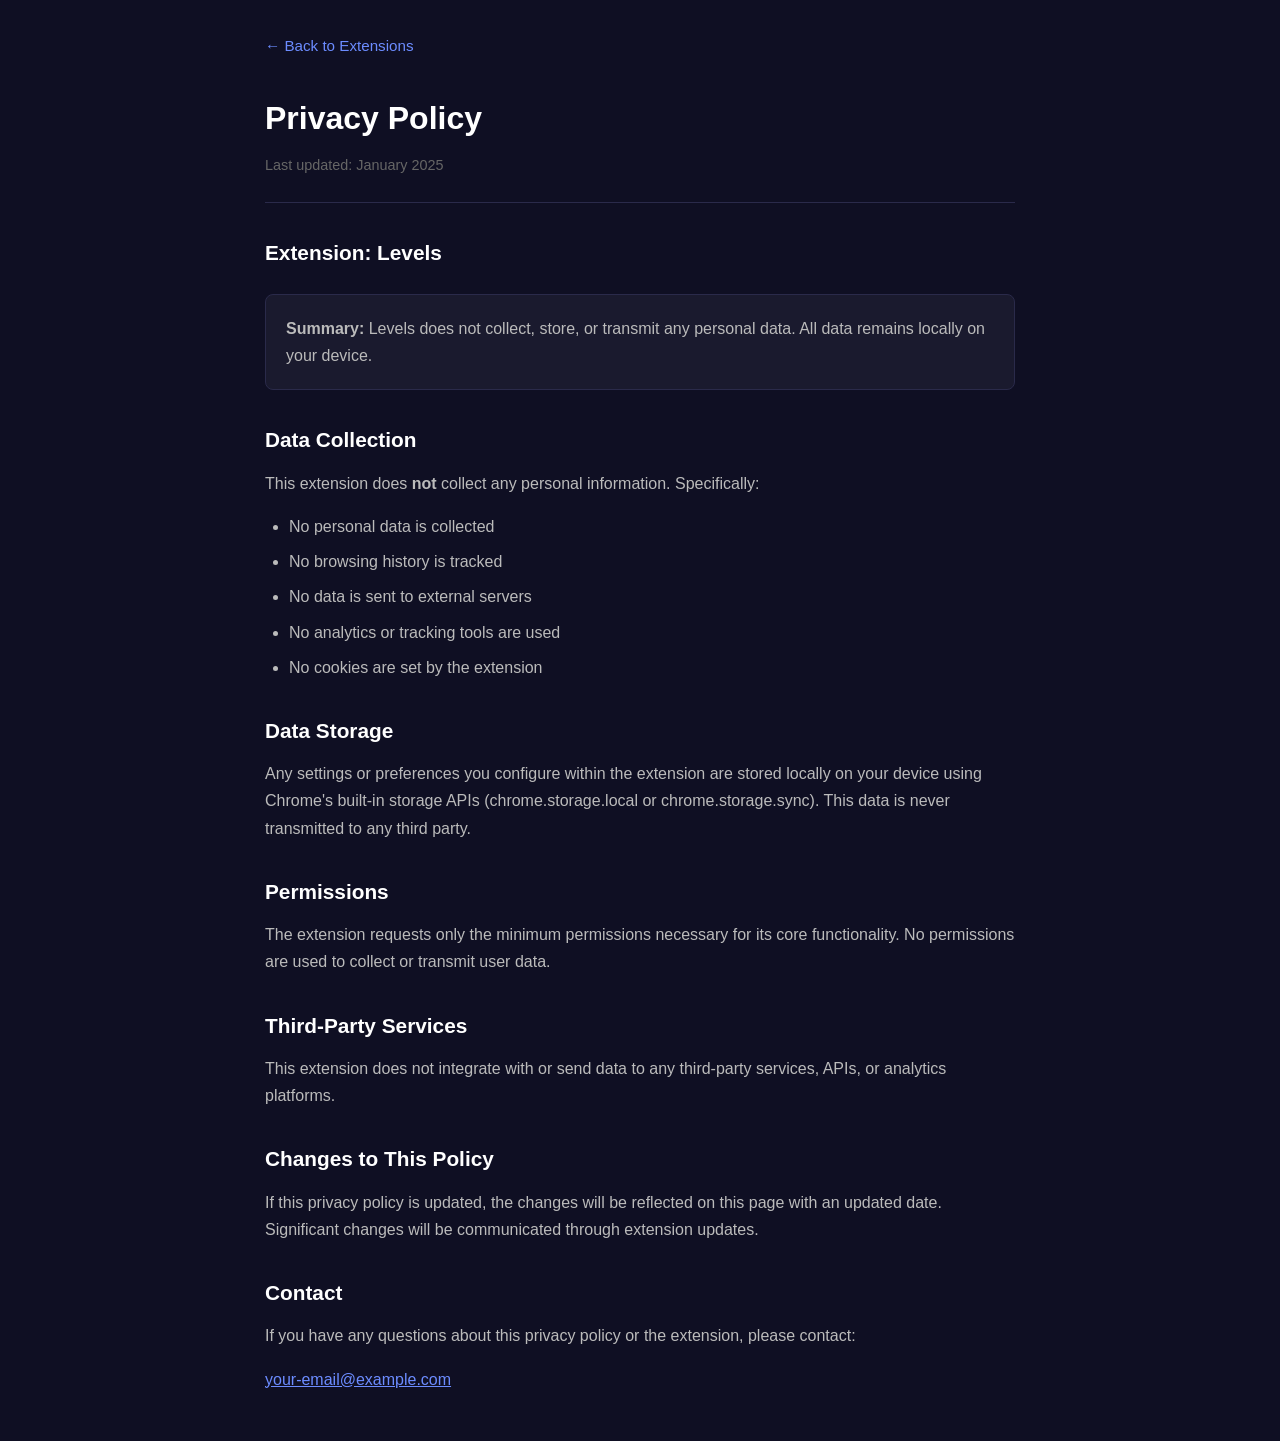
==== privacy/levels.html @ 9ecaeb31 "Initial commit" ====
<!DOCTYPE html>
<html lang="en">
<head>
    <meta charset="UTF-8">
    <meta name="viewport" content="width=device-width, initial-scale=1.0">
    <title>Privacy Policy - Levels</title>
    <style>
        * {
            margin: 0;
            padding: 0;
            box-sizing: border-box;
        }

        body {
            font-family: -apple-system, BlinkMacSystemFont, 'Segoe UI', Roboto, Oxygen, sans-serif;
            background: #0f0f23;
            color: #e0e0e0;
            min-height: 100vh;
            padding: 2rem;
            line-height: 1.7;
        }

        .container {
            max-width: 750px;
            margin: 0 auto;
        }

        .back-link {
            display: inline-block;
            color: #6c8cff;
            text-decoration: none;
            margin-bottom: 2rem;
            font-size: 0.95rem;
        }

        .back-link:hover {
            text-decoration: underline;
        }

        h1 {
            font-size: 2rem;
            color: #ffffff;
            margin-bottom: 0.5rem;
        }

        .last-updated {
            color: #666;
            font-size: 0.9rem;
            margin-bottom: 2rem;
            padding-bottom: 1.5rem;
            border-bottom: 1px solid #2a2a4a;
        }

        h2 {
            font-size: 1.3rem;
            color: #ffffff;
            margin-top: 2rem;
            margin-bottom: 0.75rem;
        }

        p {
            color: #bbb;
            margin-bottom: 1rem;
        }

        ul {
            color: #bbb;
            margin-left: 1.5rem;
            margin-bottom: 1rem;
        }

        li {
            margin-bottom: 0.5rem;
        }

        .highlight-box {
            background: #1a1a2e;
            border: 1px solid #2a2a4a;
            border-radius: 8px;
            padding: 1.25rem;
            margin: 1.5rem 0;
        }

        .highlight-box p {
            margin-bottom: 0;
        }

        a {
            color: #6c8cff;
        }
    </style>
</head>
<body>
    <div class="container">
        <a href="/" class="back-link">← Back to Extensions</a>

        <h1>Privacy Policy</h1>
        <p class="last-updated">Last updated: January 2025</p>

        <h2>Extension: Levels</h2>

        <div class="highlight-box">
            <p><strong>Summary:</strong> Levels does not collect, store, or transmit any personal data. All data remains locally on your device.</p>
        </div>

        <h2>Data Collection</h2>
        <p>This extension does <strong>not</strong> collect any personal information. Specifically:</p>
        <ul>
            <li>No personal data is collected</li>
            <li>No browsing history is tracked</li>
            <li>No data is sent to external servers</li>
            <li>No analytics or tracking tools are used</li>
            <li>No cookies are set by the extension</li>
        </ul>

        <h2>Data Storage</h2>
        <p>Any settings or preferences you configure within the extension are stored locally on your device using Chrome's built-in storage APIs (chrome.storage.local or chrome.storage.sync). This data is never transmitted to any third party.</p>

        <h2>Permissions</h2>
        <p>The extension requests only the minimum permissions necessary for its core functionality. No permissions are used to collect or transmit user data.</p>

        <h2>Third-Party Services</h2>
        <p>This extension does not integrate with or send data to any third-party services, APIs, or analytics platforms.</p>

        <h2>Changes to This Policy</h2>
        <p>If this privacy policy is updated, the changes will be reflected on this page with an updated date. Significant changes will be communicated through extension updates.</p>

        <h2>Contact</h2>
        <p>If you have any questions about this privacy policy or the extension, please contact:</p>
        <p><a href="mailto:your-email@example.com">your-email@example.com</a></p>
    </div>
</body>
</html>
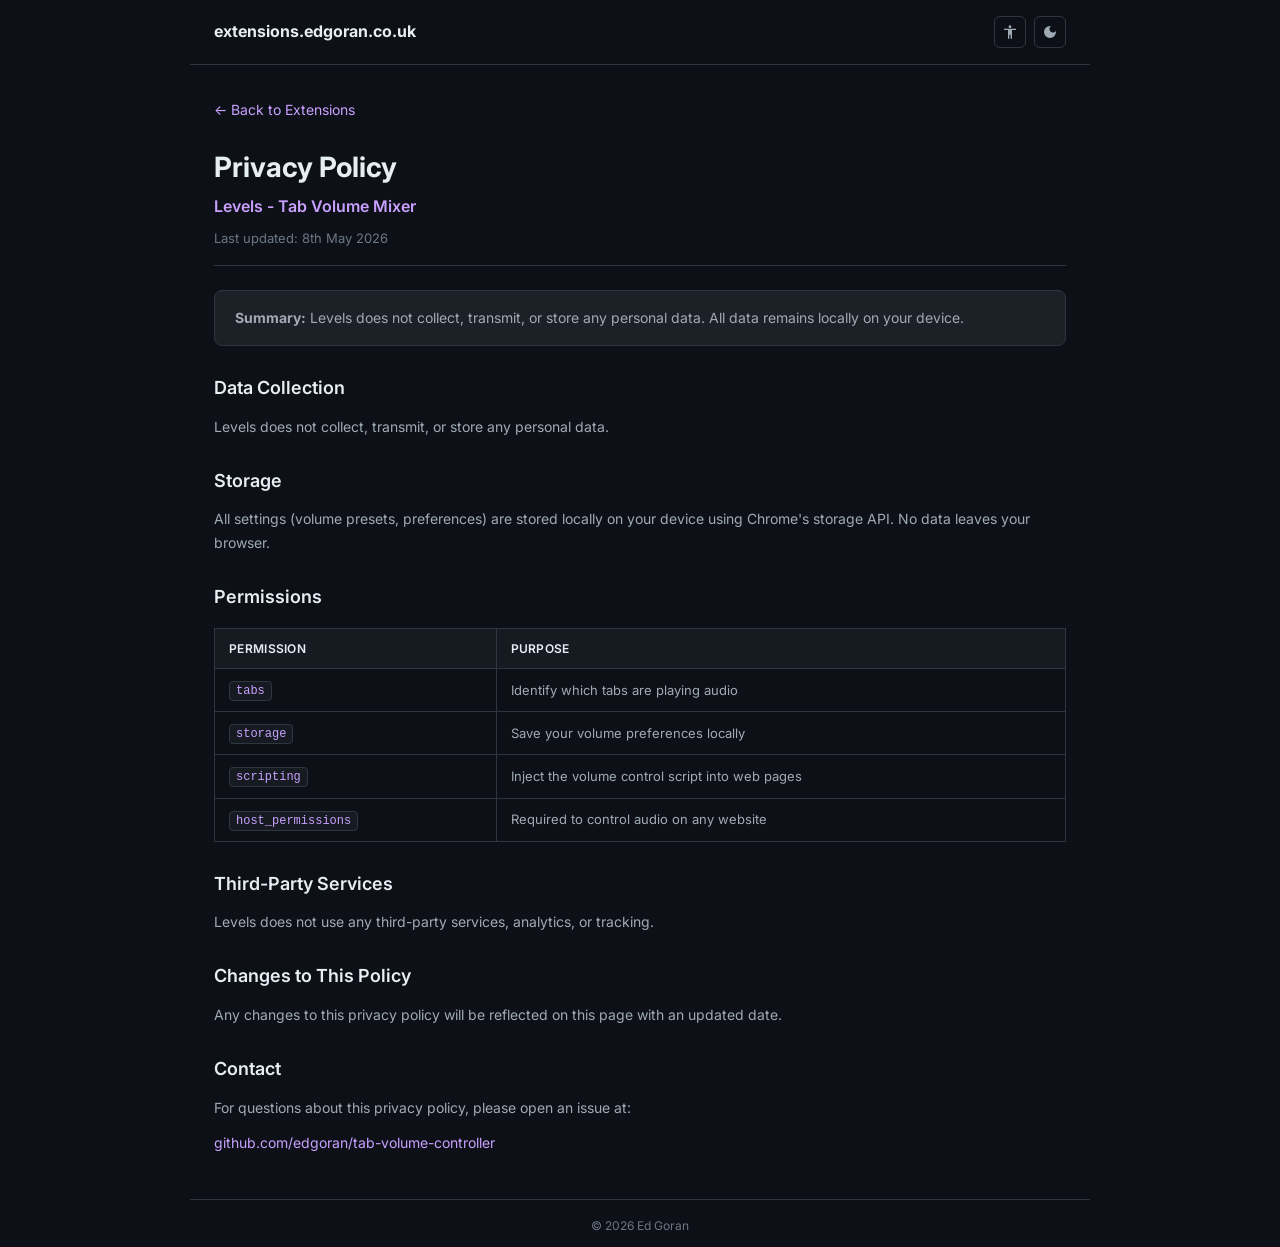
==== commit b93d84d6: "Update content and add theme" ====
--- a/privacy/levels.html
+++ b/privacy/levels.html
@@ -1,133 +1,102 @@
 <!DOCTYPE html>
-<html lang="en">
+<html lang="en" data-theme="dark">
 <head>
     <meta charset="UTF-8">
     <meta name="viewport" content="width=device-width, initial-scale=1.0">
-    <title>Privacy Policy - Levels</title>
-    <style>
-        * {
-            margin: 0;
-            padding: 0;
-            box-sizing: border-box;
-        }
-
-        body {
-            font-family: -apple-system, BlinkMacSystemFont, 'Segoe UI', Roboto, Oxygen, sans-serif;
-            background: #0f0f23;
-            color: #e0e0e0;
-            min-height: 100vh;
-            padding: 2rem;
-            line-height: 1.7;
-        }
-
-        .container {
-            max-width: 750px;
-            margin: 0 auto;
-        }
-
-        .back-link {
-            display: inline-block;
-            color: #6c8cff;
-            text-decoration: none;
-            margin-bottom: 2rem;
-            font-size: 0.95rem;
-        }
-
-        .back-link:hover {
-            text-decoration: underline;
-        }
-
-        h1 {
-            font-size: 2rem;
-            color: #ffffff;
-            margin-bottom: 0.5rem;
-        }
-
-        .last-updated {
-            color: #666;
-            font-size: 0.9rem;
-            margin-bottom: 2rem;
-            padding-bottom: 1.5rem;
-            border-bottom: 1px solid #2a2a4a;
-        }
-
-        h2 {
-            font-size: 1.3rem;
-            color: #ffffff;
-            margin-top: 2rem;
-            margin-bottom: 0.75rem;
-        }
-
-        p {
-            color: #bbb;
-            margin-bottom: 1rem;
-        }
-
-        ul {
-            color: #bbb;
-            margin-left: 1.5rem;
-            margin-bottom: 1rem;
-        }
-
-        li {
-            margin-bottom: 0.5rem;
-        }
-
-        .highlight-box {
-            background: #1a1a2e;
-            border: 1px solid #2a2a4a;
-            border-radius: 8px;
-            padding: 1.25rem;
-            margin: 1.5rem 0;
-        }
-
-        .highlight-box p {
-            margin-bottom: 0;
-        }
-
-        a {
-            color: #6c8cff;
-        }
-    </style>
+    <title>Levels - Privacy Policy | Ed Goran Extensions</title>
+    <link rel="preconnect" href="https://fonts.googleapis.com">
+    <link rel="preconnect" href="https://fonts.gstatic.com" crossorigin>
+    <link href="https://fonts.googleapis.com/css2?family=Inter:wght@400;500;600;700&display=swap" rel="stylesheet">
+    <link rel="stylesheet" href="../styles.css">
 </head>
 <body>
-    <div class="container">
-        <a href="/" class="back-link">← Back to Extensions</a>
+    <div class="app">
+        <header class="header">
+            <div class="header-top">
+                <a href="/" class="logo">extensions.edgoran.co.uk</a>
+                <div class="header-right">
+                    <button class="a11y-toggle" id="a11yToggle" aria-label="Toggle accessibility mode">
+                        <svg class="a11y-icon" viewBox="0 0 24 24" xmlns="http://www.w3.org/2000/svg">
+                            <path d="M12 2C13.1 2 14 2.9 14 4C14 5.1 13.1 6 12 6C10.9 6 10 5.1 10 4C10 2.9 10.9 2 12 2ZM21 9H15V22H13V16H11V22H9V9H3V7H21V9Z"/>
+                        </svg>
+                    </button>
+                    <button class="theme-toggle" id="themeToggle" aria-label="Toggle theme">
+                        <svg class="theme-icon moon" viewBox="0 0 24 24" xmlns="http://www.w3.org/2000/svg">
+                            <path d="M12 3a9 9 0 1 0 9 9c0-.46-.04-.92-.1-1.36a5.389 5.389 0 0 1-4.4 2.26 5.403 5.403 0 0 1-3.14-9.8c-.44-.06-.9-.1-1.36-.1z"/>
+                        </svg>
+                        <svg class="theme-icon sun" viewBox="0 0 24 24" xmlns="http://www.w3.org/2000/svg">
+                            <path d="M12 7c-2.76 0-5 2.24-5 5s2.24 5 5 5 5-2.24 5-5-2.24-5-5-5zM2 13h2c.55 0 1-.45 1-1s-.45-1-1-1H2c-.55 0-1 .45-1 1s.45 1 1 1zm18 0h2c.55 0 1-.45 1-1s-.45-1-1-1h-2c-.55 0-1 .45-1 1s.45 1 1 1zM11 2v2c0 .55.45 1 1 1s1-.45 1-1V2c0-.55-.45-1-1-1s-1 .45-1 1zm0 18v2c0 .55.45 1 1 1s1-.45 1-1v-2c0-.55-.45-1-1-1s-1 .45-1 1zM5.99 4.58a.996.996 0 0 0-1.41 0 .996.996 0 0 0 0 1.41l1.06 1.06c.39.39 1.03.39 1.41 0s.39-1.03 0-1.41L5.99 4.58zm12.37 12.37a.996.996 0 0 0-1.41 0 .996.996 0 0 0 0 1.41l1.06 1.06c.39.39 1.03.39 1.41 0a.996.996 0 0 0 0-1.41l-1.06-1.06zm1.06-10.96a.996.996 0 0 0 0-1.41.996.996 0 0 0-1.41 0l-1.06 1.06c-.39.39-.39 1.03 0 1.41s1.03.39 1.41 0l1.06-1.06zM7.05 18.36a.996.996 0 0 0 0-1.41.996.996 0 0 0-1.41 0l-1.06 1.06c-.39.39-.39 1.03 0 1.41s1.03.39 1.41 0l1.06-1.06z"/>
+                        </svg>
+                    </button>
+                </div>
+            </div>
+        </header>
 
-        <h1>Privacy Policy</h1>
-        <p class="last-updated">Last updated: January 2025</p>
+        <main class="main">
+            <a href="/" class="back-link">← Back to Extensions</a>
 
-        <h2>Extension: Levels</h2>
+            <h1 class="privacy-title">Privacy Policy</h1>
+            <p class="privacy-extension-name">Levels - Tab Volume Mixer</p>
+            <p class="last-updated">Last updated: 8th May 2026</p>
 
-        <div class="highlight-box">
-            <p><strong>Summary:</strong> Levels does not collect, store, or transmit any personal data. All data remains locally on your device.</p>
-        </div>
+            <div class="highlight-box">
+                <p><strong>Summary:</strong> Levels does not collect, transmit, or store any personal data. All data remains locally on your device.</p>
+            </div>
 
-        <h2>Data Collection</h2>
-        <p>This extension does <strong>not</strong> collect any personal information. Specifically:</p>
-        <ul>
-            <li>No personal data is collected</li>
-            <li>No browsing history is tracked</li>
-            <li>No data is sent to external servers</li>
-            <li>No analytics or tracking tools are used</li>
-            <li>No cookies are set by the extension</li>
-        </ul>
+            <div class="privacy-content">
+                <h2>Data Collection</h2>
+                <p>Levels does not collect, transmit, or store any personal data.</p>
 
-        <h2>Data Storage</h2>
-        <p>Any settings or preferences you configure within the extension are stored locally on your device using Chrome's built-in storage APIs (chrome.storage.local or chrome.storage.sync). This data is never transmitted to any third party.</p>
+                <h2>Storage</h2>
+                <p>All settings (volume presets, preferences) are stored locally on your device using Chrome's storage API. No data leaves your browser.</p>
 
-        <h2>Permissions</h2>
-        <p>The extension requests only the minimum permissions necessary for its core functionality. No permissions are used to collect or transmit user data.</p>
+                <h2>Permissions</h2>
+                <div class="permissions-table">
+                    <table>
+                        <thead>
+                            <tr>
+                                <th>Permission</th>
+                                <th>Purpose</th>
+                            </tr>
+                        </thead>
+                        <tbody>
+                            <tr>
+                                <td><code>tabs</code></td>
+                                <td>Identify which tabs are playing audio</td>
+                            </tr>
+                            <tr>
+                                <td><code>storage</code></td>
+                                <td>Save your volume preferences locally</td>
+                            </tr>
+                            <tr>
+                                <td><code>scripting</code></td>
+                                <td>Inject the volume control script into web pages</td>
+                            </tr>
+                            <tr>
+                                <td><code>host_permissions</code></td>
+                                <td>Required to control audio on any website</td>
+                            </tr>
+                        </tbody>
+                    </table>
+                </div>
 
-        <h2>Third-Party Services</h2>
-        <p>This extension does not integrate with or send data to any third-party services, APIs, or analytics platforms.</p>
+                <h2>Third-Party Services</h2>
+                <p>Levels does not use any third-party services, analytics, or tracking.</p>
 
-        <h2>Changes to This Policy</h2>
-        <p>If this privacy policy is updated, the changes will be reflected on this page with an updated date. Significant changes will be communicated through extension updates.</p>
+                <h2>Changes to This Policy</h2>
+                <p>Any changes to this privacy policy will be reflected on this page with an updated date.</p>
 
-        <h2>Contact</h2>
-        <p>If you have any questions about this privacy policy or the extension, please contact:</p>
-        <p><a href="mailto:your-email@example.com">your-email@example.com</a></p>
+                <h2>Contact</h2>
+                <p>For questions about this privacy policy, please open an issue at:</p>
+                <p><a href="https://github.com/edgoran/tab-volume-controller" target="_blank">github.com/edgoran/tab-volume-controller</a></p>
+            </div>
+        </main>
+
+        <footer class="footer">
+            <p>&copy; <span id="year"></span> Ed Goran</p>
+        </footer>
     </div>
+
+    <script src="../theme.js"></script>
 </body>
 </html>
--- a/styles.css
+++ b/styles.css
@@ -0,0 +1,603 @@
+/* Reset & base */
+* {
+    margin: 0;
+    padding: 0;
+    box-sizing: border-box;
+}
+
+/* Dark theme (default) */
+:root,
+[data-theme="dark"] {
+    --bg-primary: #0d1117;
+    --bg-secondary: #161b22;
+    --bg-card: #1c2128;
+    --bg-card-hover: #21262d;
+    --text-primary: #e6edf3;
+    --text-secondary: #a0aab5;
+    --text-muted: #6b7685;
+    --accent: #9b72cf;
+    --accent-light: #c9a0ff;
+    --accent-green: #3fb950;
+    --accent-green-muted: #2ea04370;
+    --border: #30363d;
+    --hover-bg: #21262d;
+}
+
+/* Light theme */
+[data-theme="light"] {
+    --bg-primary: #ffffff;
+    --bg-secondary: #f6f8fa;
+    --bg-card: #ffffff;
+    --bg-card-hover: #f6f8fa;
+    --text-primary: #1f2328;
+    --text-secondary: #656d76;
+    --text-muted: #8b949e;
+    --accent: #7c3aed;
+    --accent-light: #6d28d9;
+    --accent-green: #1a7f37;
+    --accent-green-muted: #1a7f3720;
+    --border: #d0d7de;
+    --hover-bg: #f3f4f6;
+}
+
+/* WCAG accessible - light */
+[data-a11y="true"],
+[data-a11y="true"][data-theme="light"] {
+    --bg-primary: #ffffff;
+    --bg-secondary: #f5f5f5;
+    --bg-card: #ffffff;
+    --bg-card-hover: #f0f0f0;
+    --text-primary: #000000;
+    --text-secondary: #333333;
+    --text-muted: #555555;
+    --accent: #0000cc;
+    --accent-light: #0000cc;
+    --accent-green: #006600;
+    --accent-green-muted: #00660020;
+    --border: #666666;
+    --hover-bg: #e8e8e8;
+}
+
+/* WCAG accessible - dark */
+[data-a11y="true"][data-theme="dark"] {
+    --bg-primary: #000000;
+    --bg-secondary: #0a0a0a;
+    --bg-card: #111111;
+    --bg-card-hover: #1a1a1a;
+    --text-primary: #ffffff;
+    --text-secondary: #e0e0e0;
+    --text-muted: #bbbbbb;
+    --accent: #6fa3ff;
+    --accent-light: #6fa3ff;
+    --accent-green: #5cff5c;
+    --accent-green-muted: #5cff5c20;
+    --border: #888888;
+    --hover-bg: #1a1a1a;
+}
+
+/* Base styles */
+body {
+    font-family: "Inter", -apple-system, BlinkMacSystemFont, "Segoe UI", Roboto, sans-serif;
+    background: var(--bg-primary);
+    color: var(--text-primary);
+    min-height: 100vh;
+    line-height: 1.6;
+}
+
+.app {
+    max-width: 900px;
+    margin: 0 auto;
+    min-height: 100vh;
+    display: flex;
+    flex-direction: column;
+}
+
+/* Header */
+.header {
+    position: sticky;
+    top: 0;
+    background: var(--bg-primary);
+    z-index: 100;
+    border-bottom: 1px solid var(--border);
+}
+
+.header-top {
+    display: flex;
+    align-items: center;
+    justify-content: space-between;
+    padding: 16px 24px;
+}
+
+.logo {
+    font-size: 16px;
+    font-weight: 700;
+    color: var(--text-primary);
+    text-decoration: none;
+    white-space: nowrap;
+}
+
+.header-right {
+    display: flex;
+    align-items: center;
+    gap: 8px;
+}
+
+/* Theme & A11y toggles */
+.theme-toggle,
+.a11y-toggle {
+    display: flex;
+    align-items: center;
+    justify-content: center;
+    width: 32px;
+    height: 32px;
+    background: none;
+    border: 1px solid var(--border);
+    border-radius: 6px;
+    cursor: pointer;
+    transition: background 0.15s ease, border-color 0.15s ease;
+}
+
+.theme-toggle:hover,
+.a11y-toggle:hover {
+    background: var(--hover-bg);
+    border-color: var(--accent);
+}
+
+.theme-icon,
+.a11y-icon {
+    width: 16px;
+    height: 16px;
+    fill: var(--text-secondary);
+    transition: fill 0.15s ease;
+}
+
+.theme-toggle:hover .theme-icon,
+.a11y-toggle:hover .a11y-icon {
+    fill: var(--text-primary);
+}
+
+.theme-icon.moon {
+    display: block;
+}
+
+.theme-icon.sun {
+    display: none;
+}
+
+[data-theme="light"] .theme-icon.moon {
+    display: none;
+}
+
+[data-theme="light"] .theme-icon.sun {
+    display: block;
+}
+
+.a11y-toggle.active {
+    border-color: var(--accent-green);
+    background: var(--accent-green-muted);
+}
+
+.a11y-toggle.active .a11y-icon {
+    fill: var(--accent-green);
+}
+
+/* Main */
+.main {
+    flex: 1;
+    padding: 32px 24px;
+}
+
+/* Page hero */
+.page-hero {
+    margin-bottom: 32px;
+}
+
+.page-title {
+    font-size: 32px;
+    font-weight: 700;
+    margin-bottom: 8px;
+}
+
+.gradient-text {
+    background: linear-gradient(135deg, var(--accent-light), var(--accent-green));
+    -webkit-background-clip: text;
+    -webkit-text-fill-color: transparent;
+    background-clip: text;
+}
+
+.page-subtitle {
+    font-size: 16px;
+    color: var(--text-secondary);
+}
+
+/* Light theme overrides */
+[data-theme="light"] .gradient-text {
+    background: linear-gradient(135deg, var(--accent), var(--accent-green));
+    -webkit-background-clip: text;
+    -webkit-text-fill-color: transparent;
+    background-clip: text;
+}
+
+[data-theme="light"] .extension-card {
+    box-shadow: 0 1px 3px rgba(0, 0, 0, 0.08);
+}
+
+/* WCAG overrides */
+[data-a11y="true"] body {
+    font-size: 16px;
+    line-height: 1.8;
+}
+
+[data-a11y="true"] .gradient-text {
+    background: none;
+    -webkit-background-clip: unset;
+    -webkit-text-fill-color: var(--text-primary);
+    background-clip: unset;
+}
+
+[data-a11y="true"] .extension-description {
+    font-size: 16px;
+    line-height: 1.8;
+}
+
+[data-a11y="true"] .extension-card {
+    border-width: 2px;
+}
+
+[data-a11y="true"] .extension-name {
+    font-size: 18px;
+}
+
+[data-a11y="true"] .extension-link {
+    text-decoration: underline;
+    font-size: 15px;
+}
+
+[data-a11y="true"] *:focus-visible {
+    outline: 3px solid var(--accent);
+    outline-offset: 2px;
+}
+
+[data-a11y="true"] a {
+    text-decoration: underline;
+}
+
+[data-a11y="true"] .logo {
+    text-decoration: none;
+}
+
+/* Extensions grid */
+.extensions-grid {
+    display: flex;
+    flex-direction: column;
+    gap: 16px;
+}
+
+.extension-card {
+    padding: 24px;
+    background: var(--bg-card);
+    border-radius: 12px;
+    border: 1px solid var(--border);
+    transition: border-color 0.15s ease, transform 0.15s ease;
+}
+
+.extension-card:hover {
+    border-color: var(--accent);
+    transform: translateY(-2px);
+}
+
+.extension-header {
+    display: flex;
+    align-items: center;
+    gap: 12px;
+    margin-bottom: 12px;
+}
+
+.extension-icon {
+    font-size: 28px;
+}
+
+.extension-name {
+    font-size: 18px;
+    font-weight: 600;
+    color: var(--text-primary);
+}
+
+.status-badge {
+    display: inline-block;
+    font-size: 11px;
+    padding: 2px 8px;
+    border-radius: 12px;
+    font-weight: 600;
+    text-transform: uppercase;
+    letter-spacing: 0.3px;
+    margin-top: 2px;
+}
+
+.status-published {
+    background: var(--accent-green-muted);
+    color: var(--accent-green);
+    border: 1px solid var(--accent-green);
+}
+
+.status-development {
+    background: rgba(250, 204, 21, 0.1);
+    color: #facc15;
+    border: 1px solid #facc15;
+}
+
+.extension-description {
+    font-size: 14px;
+    color: var(--text-secondary);
+    line-height: 1.6;
+    margin-bottom: 16px;
+}
+
+.extension-tech {
+    display: flex;
+    flex-wrap: wrap;
+    gap: 6px;
+    margin-bottom: 16px;
+}
+
+.tech-tag {
+    font-size: 11px;
+    padding: 3px 8px;
+    border-radius: 4px;
+    background: var(--bg-secondary);
+    border: 1px solid var(--border);
+    color: var(--accent-green);
+}
+
+.extension-links {
+    display: flex;
+    gap: 16px;
+    flex-wrap: wrap;
+}
+
+.extension-link {
+    font-size: 13px;
+    color: var(--accent-light);
+    text-decoration: none;
+    transition: opacity 0.15s ease;
+}
+
+.extension-link:hover {
+    opacity: 0.8;
+}
+
+/* Footer */
+.footer {
+    padding: 16px 24px;
+    border-top: 1px solid var(--border);
+    text-align: center;
+    display: flex;
+    flex-direction: column;
+    align-items: center;
+    gap: 10px;
+}
+
+.footer-links {
+    display: flex;
+    gap: 16px;
+}
+
+.footer-link {
+    display: flex;
+    flex-direction: column;
+    align-items: center;
+    gap: 4px;
+    padding: 8px 12px;
+    border-radius: 6px;
+    text-decoration: none;
+    color: var(--text-secondary);
+    font-size: 11px;
+    font-weight: 500;
+    transition: background 0.15s ease, color 0.15s ease;
+}
+
+.footer-link:hover {
+    background: var(--hover-bg);
+    color: var(--accent-light);
+}
+
+.footer-icon {
+    width: 20px;
+    height: 20px;
+    fill: var(--text-secondary);
+    transition: fill 0.15s ease;
+}
+
+.footer-link:hover .footer-icon {
+    fill: var(--accent-light);
+}
+
+.footer p {
+    font-size: 12px;
+    color: var(--text-muted);
+}
+
+/* Privacy pages */
+.back-link {
+    display: inline-block;
+    color: var(--accent-light);
+    text-decoration: none;
+    font-size: 14px;
+    margin-bottom: 24px;
+    transition: opacity 0.15s ease;
+}
+
+.back-link:hover {
+    opacity: 0.8;
+}
+
+.privacy-title {
+    font-size: 28px;
+    font-weight: 700;
+    color: var(--text-primary);
+    margin-bottom: 4px;
+}
+
+.privacy-extension-name {
+    font-size: 16px;
+    color: var(--accent-light);
+    margin-bottom: 8px;
+    font-weight: 600;
+}
+
+.last-updated {
+    color: var(--text-muted);
+    font-size: 13px;
+    margin-bottom: 24px;
+    padding-bottom: 16px;
+    border-bottom: 1px solid var(--border);
+}
+
+.highlight-box {
+    background: var(--bg-card);
+    border: 1px solid var(--border);
+    border-radius: 8px;
+    padding: 16px 20px;
+    margin: 20px 0;
+}
+
+.highlight-box p {
+    color: var(--text-secondary);
+    font-size: 14px;
+    margin: 0;
+}
+
+.privacy-content h2 {
+    font-size: 18px;
+    font-weight: 600;
+    color: var(--text-primary);
+    margin-top: 28px;
+    margin-bottom: 12px;
+}
+
+.privacy-content p {
+    font-size: 14px;
+    color: var(--text-secondary);
+    line-height: 1.7;
+    margin-bottom: 12px;
+}
+
+.privacy-content ul {
+    color: var(--text-secondary);
+    font-size: 14px;
+    line-height: 1.7;
+    list-style: none;
+    padding: 0;
+    margin-bottom: 12px;
+}
+
+.privacy-content ul li {
+    padding-left: 16px;
+    position: relative;
+    margin-bottom: 6px;
+}
+
+.privacy-content ul li::before {
+    content: "";
+    position: absolute;
+    left: 0;
+    top: 9px;
+    width: 6px;
+    height: 6px;
+    border-radius: 50%;
+    background: var(--border);
+}
+
+.privacy-content a {
+    color: var(--accent-light);
+    text-decoration: none;
+}
+
+.privacy-content a:hover {
+    opacity: 0.8;
+}
+
+/* Responsive */
+@media (max-width: 768px) {
+    .header-top {
+        padding: 12px 16px;
+    }
+
+    .main {
+        padding: 24px 16px;
+    }
+
+    .page-title {
+        font-size: 24px;
+    }
+
+    .page-subtitle {
+        font-size: 14px;
+    }
+
+    .extension-card {
+        padding: 20px;
+    }
+
+    .extension-header {
+        flex-wrap: wrap;
+    }
+
+    .footer {
+        padding: 16px;
+    }
+}
+
+@media (prefers-reduced-motion: reduce) {
+    * {
+        animation: none !important;
+        transition-duration: 0.01ms !important;
+    }
+}
+
+/* Permissions table */
+.permissions-table {
+    margin: 16px 0;
+    overflow-x: auto;
+}
+
+.permissions-table table {
+    width: 100%;
+    border-collapse: collapse;
+    font-size: 13px;
+}
+
+.permissions-table th,
+.permissions-table td {
+    text-align: left;
+    padding: 10px 14px;
+    border: 1px solid var(--border);
+}
+
+.permissions-table th {
+    background: var(--bg-secondary);
+    color: var(--text-primary);
+    font-weight: 600;
+    font-size: 12px;
+    text-transform: uppercase;
+    letter-spacing: 0.3px;
+}
+
+.permissions-table td {
+    color: var(--text-secondary);
+}
+
+.permissions-table code {
+    font-family: 'SF Mono', 'Fira Code', 'Fira Mono', monospace;
+    font-size: 12px;
+    padding: 2px 6px;
+    border-radius: 4px;
+    background: var(--bg-secondary);
+    border: 1px solid var(--border);
+    color: var(--accent-light);
+    white-space: nowrap;
+}
+
+.permissions-table tr:hover td {
+    background: var(--hover-bg);
+}
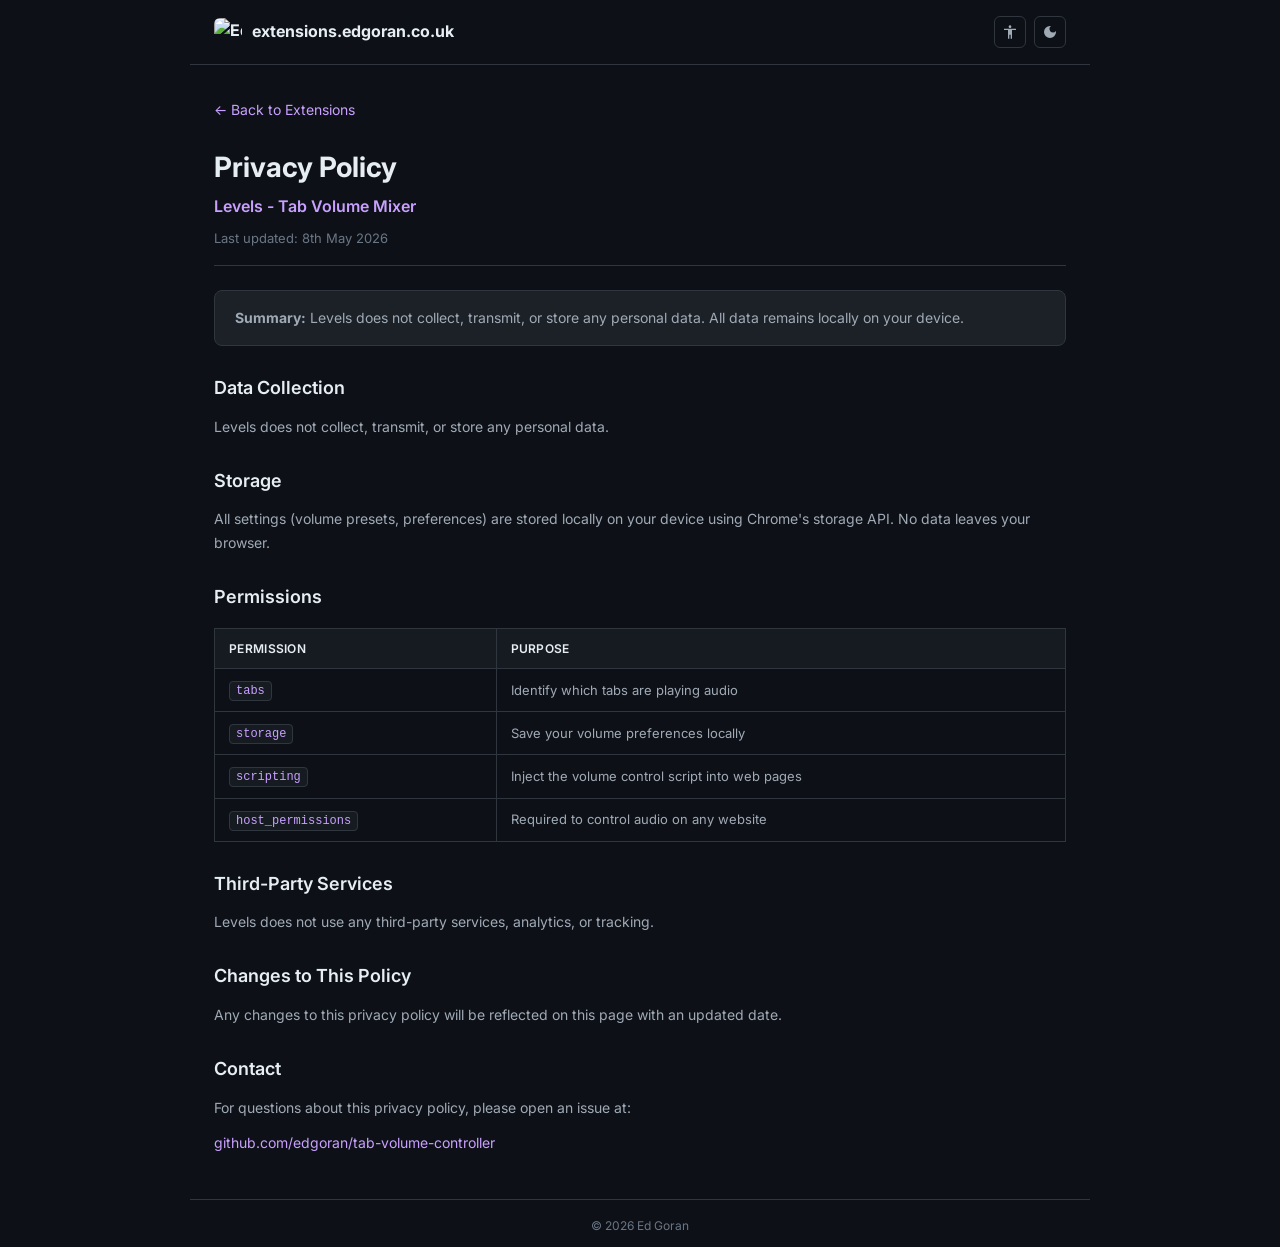
==== commit 0b477611: "Add images and update image location" ====
--- a/privacy/levels.html
+++ b/privacy/levels.html
@@ -8,12 +8,16 @@
     <link rel="preconnect" href="https://fonts.gstatic.com" crossorigin>
     <link href="https://fonts.googleapis.com/css2?family=Inter:wght@400;500;600;700&display=swap" rel="stylesheet">
     <link rel="stylesheet" href="../styles.css">
+    <link rel="icon" type="image/x-icon" href="../images/favicon.ico">
 </head>
 <body>
     <div class="app">
         <header class="header">
             <div class="header-top">
-                <a href="/" class="logo">extensions.edgoran.co.uk</a>
+                <a href="/" class="logo">
+                    <img src="../logo.png" alt="Ed Goran Extensions" class="logo-img">
+                    <span class="logo-text">extensions.edgoran.co.uk</span>
+                </a>
                 <div class="header-right">
                     <button class="a11y-toggle" id="a11yToggle" aria-label="Toggle accessibility mode">
                         <svg class="a11y-icon" viewBox="0 0 24 24" xmlns="http://www.w3.org/2000/svg">
--- a/styles.css
+++ b/styles.css
@@ -600,4 +600,26 @@
 
 .permissions-table tr:hover td {
     background: var(--hover-bg);
+}
+
+/* Logo */
+.logo {
+    display: flex;
+    align-items: center;
+    gap: 10px;
+    text-decoration: none;
+}
+
+.logo-img {
+    width: 28px;
+    height: 28px;
+    border-radius: 6px;
+    object-fit: contain;
+}
+
+.logo-text {
+    font-size: 16px;
+    font-weight: 700;
+    color: var(--text-primary);
+    white-space: nowrap;
 }
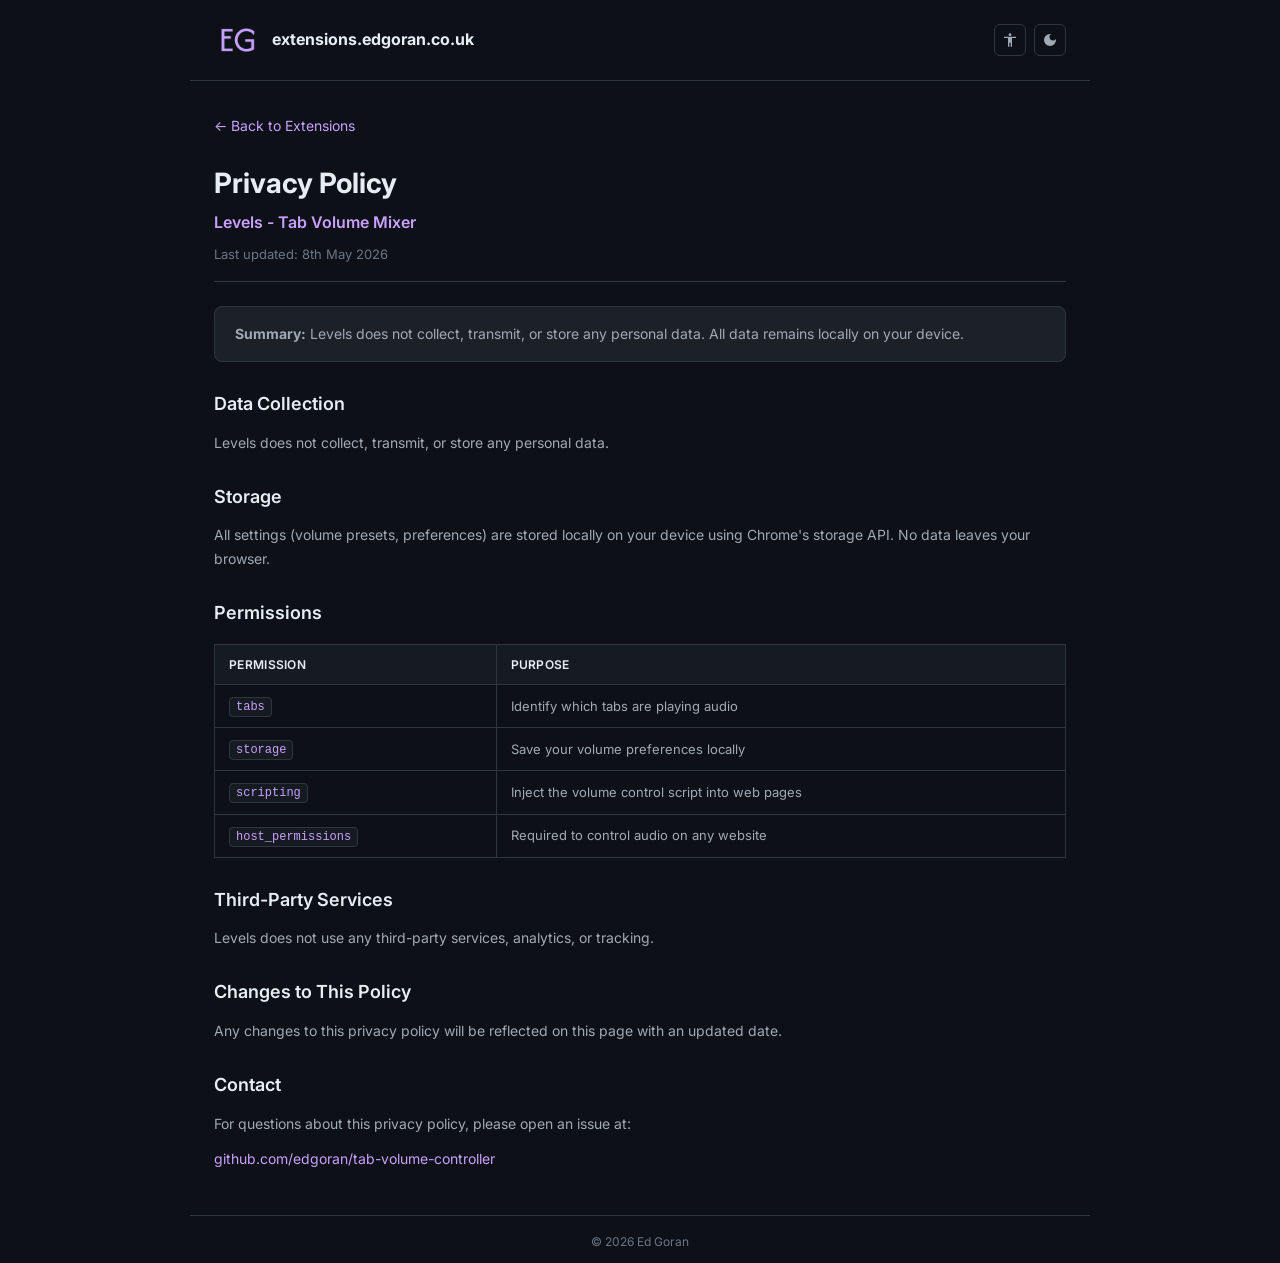
==== commit 37216c8a: "Update img location and logo sizing" ====
--- a/privacy/levels.html
+++ b/privacy/levels.html
@@ -15,7 +15,7 @@
         <header class="header">
             <div class="header-top">
                 <a href="/" class="logo">
-                    <img src="../logo.png" alt="Ed Goran Extensions" class="logo-img">
+                    <img src="../images/logo.png" alt="Ed Goran Extensions" class="logo-img">
                     <span class="logo-text">extensions.edgoran.co.uk</span>
                 </a>
                 <div class="header-right">
--- a/styles.css
+++ b/styles.css
@@ -611,8 +611,8 @@
 }
 
 .logo-img {
-    width: 28px;
-    height: 28px;
+    width: 48px;
+    height: 48px;
     border-radius: 6px;
     object-fit: contain;
 }
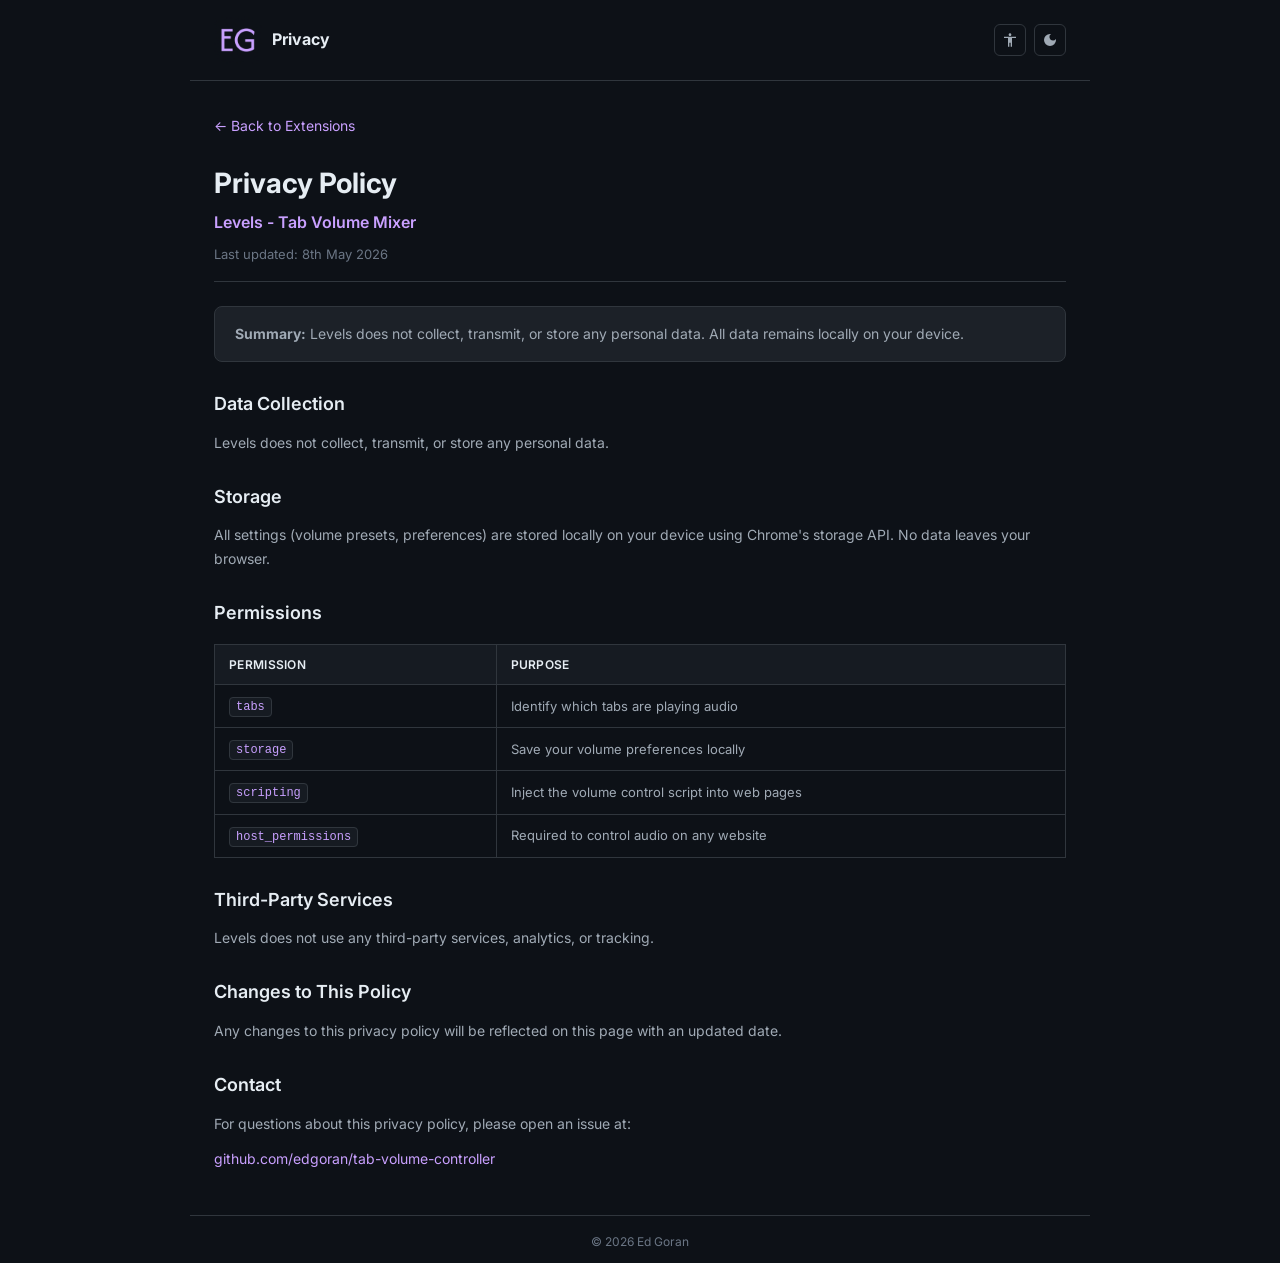
==== commit 6e0942b9: "Update site text" ====
--- a/privacy/levels.html
+++ b/privacy/levels.html
@@ -16,7 +16,7 @@
             <div class="header-top">
                 <a href="/" class="logo">
                     <img src="../images/logo.png" alt="Ed Goran Extensions" class="logo-img">
-                    <span class="logo-text">extensions.edgoran.co.uk</span>
+                    <span class="logo-text">Privacy</span>
                 </a>
                 <div class="header-right">
                     <button class="a11y-toggle" id="a11yToggle" aria-label="Toggle accessibility mode">
